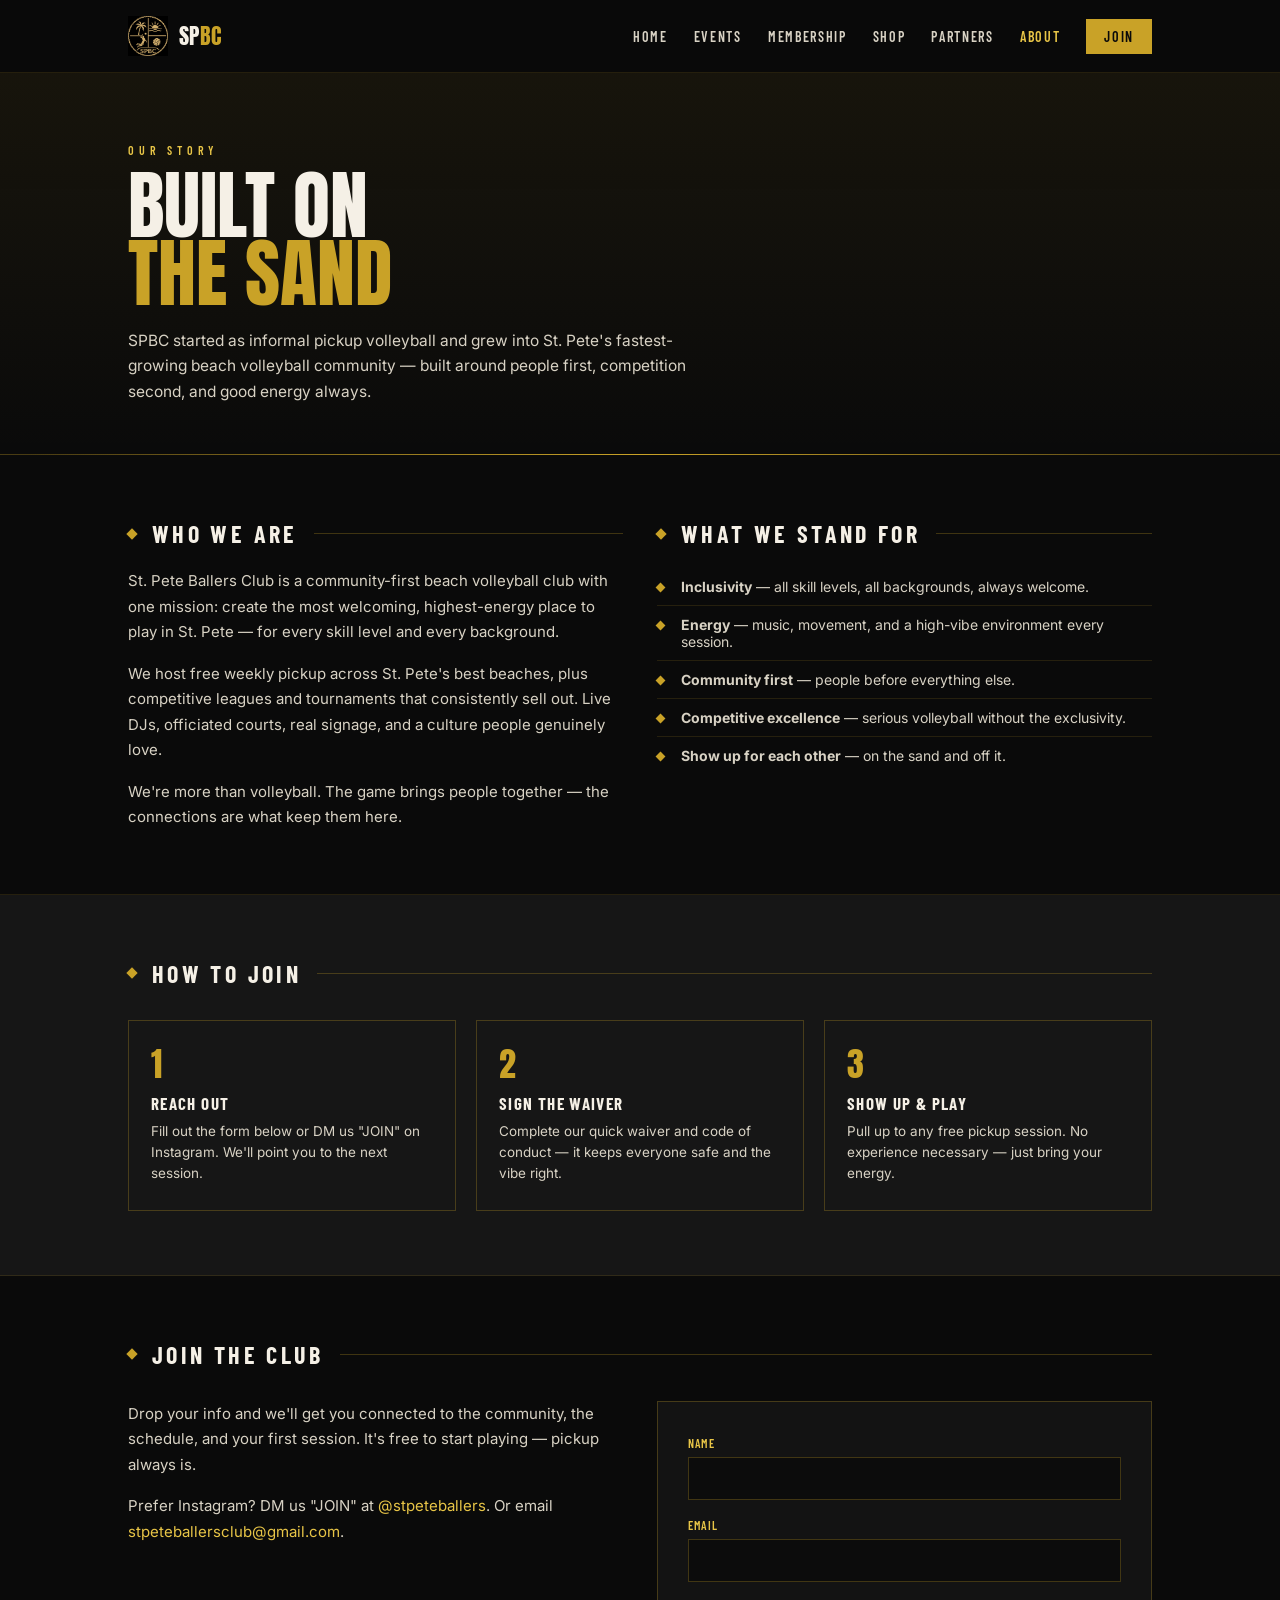
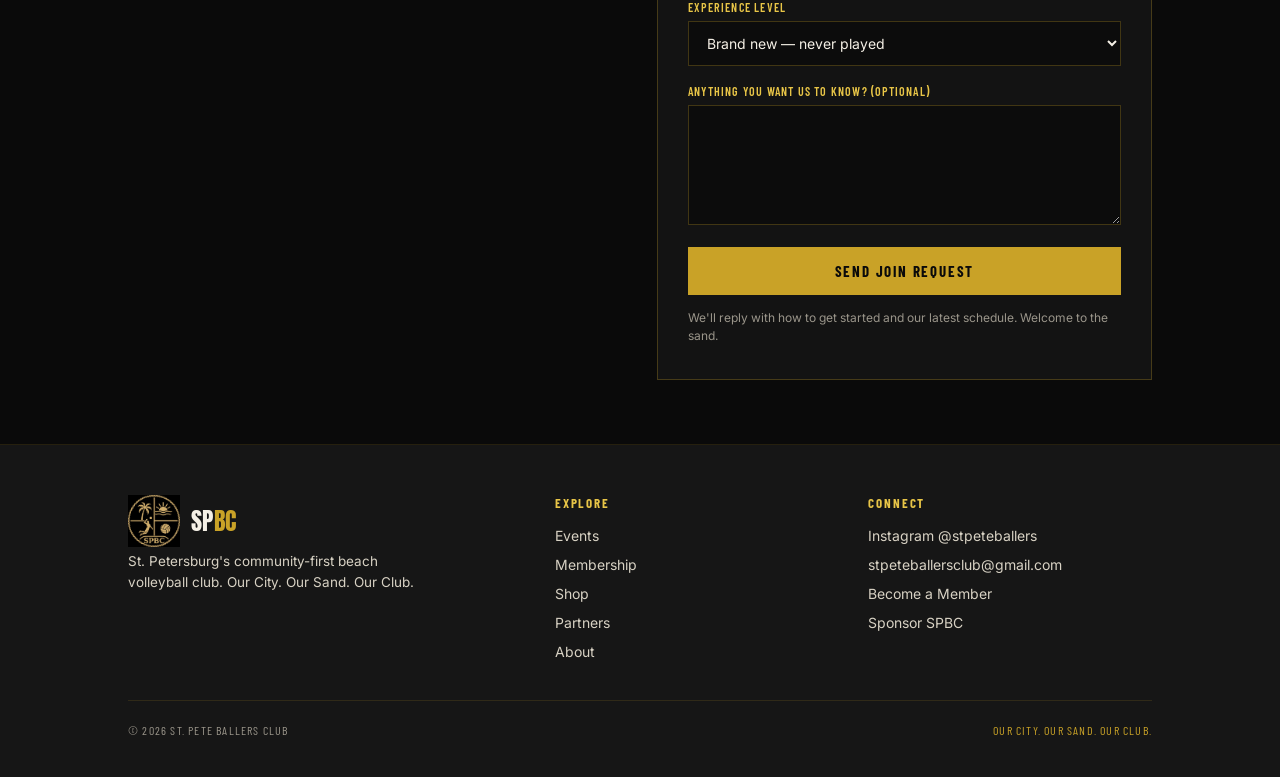
==== about.html @ ac3f1474 "Add files via upload" ====
<!DOCTYPE html>
<html lang="en">
<head>
<meta charset="UTF-8">
<meta name="viewport" content="width=device-width, initial-scale=1.0">
<title>About &amp; Join — St. Pete Ballers Club</title>
<meta name="description" content="The story behind St. Pete Ballers Club and how to join St. Petersburg's fastest-growing beach volleyball community.">
<link rel="stylesheet" href="styles.css">
</head>
<body>

<nav class="nav">
  <div class="nav-inner">
    <a href="index.html" class="brand"><img src="spbc-logo.png" alt="St. Pete Ballers Club crest"><span class="brand-word">SP<span class="gold">BC</span></span></a>
    <ul class="nav-links" id="navLinks">
      <li><a href="index.html">Home</a></li>
      <li><a href="events.html">Events</a></li>
      <li><a href="membership.html">Membership</a></li>
      <li><a href="shop.html">Shop</a></li>
      <li><a href="partners.html">Partners</a></li>
      <li><a href="about.html" class="active">About</a></li>
      <li><a href="#join" class="nav-cta">Join</a></li>
    </ul>
    <button class="nav-toggle" id="navToggle" aria-label="Menu">☰</button>
  </div>
</nav>

<header class="page-header">
  <div class="wrap">
    <div class="eyebrow">Our Story</div>
    <h1>Built On<br><span class="gold">The Sand</span></h1>
    <p>SPBC started as informal pickup volleyball and grew into St. Pete's fastest-growing beach volleyball community — built around people first, competition second, and good energy always.</p>
  </div>
</header>

<!-- STORY -->
<section class="block">
  <div class="wrap">
    <div class="grid-2">
      <div>
        <div class="section-head" style="margin-bottom:20px;">
          <span class="diamond"></span>
          <h2>Who We Are</h2>
          <span class="rule"></span>
        </div>
        <p class="lead-text">St. Pete Ballers Club is a community-first beach volleyball club with one mission: create the most welcoming, highest-energy place to play in St. Pete — for every skill level and every background.</p>
        <p class="lead-text">We host free weekly pickup across St. Pete's best beaches, plus competitive leagues and tournaments that consistently sell out. Live DJs, officiated courts, real signage, and a culture people genuinely love.</p>
        <p class="lead-text">We're more than volleyball. The game brings people together — the connections are what keep them here.</p>
      </div>
      <div>
        <div class="section-head" style="margin-bottom:20px;">
          <span class="diamond"></span>
          <h2>What We Stand For</h2>
          <span class="rule"></span>
        </div>
        <ul class="perks">
          <li><strong>Inclusivity</strong> — all skill levels, all backgrounds, always welcome.</li>
          <li><strong>Energy</strong> — music, movement, and a high-vibe environment every session.</li>
          <li><strong>Community first</strong> — people before everything else.</li>
          <li><strong>Competitive excellence</strong> — serious volleyball without the exclusivity.</li>
          <li><strong>Show up for each other</strong> — on the sand and off it.</li>
        </ul>
      </div>
    </div>
  </div>
</section>

<!-- HOW TO JOIN -->
<section class="block block-dark">
  <div class="wrap">
    <div class="section-head">
      <span class="diamond"></span>
      <h2>How To Join</h2>
      <span class="rule"></span>
    </div>
    <div class="steps">
      <div class="step">
        <div class="n">1</div>
        <h4>Reach Out</h4>
        <p>Fill out the form below or DM us "JOIN" on Instagram. We'll point you to the next session.</p>
      </div>
      <div class="step">
        <div class="n">2</div>
        <h4>Sign the Waiver</h4>
        <p>Complete our quick waiver and code of conduct — it keeps everyone safe and the vibe right.</p>
      </div>
      <div class="step">
        <div class="n">3</div>
        <h4>Show Up &amp; Play</h4>
        <p>Pull up to any free pickup session. No experience necessary — just bring your energy.</p>
      </div>
    </div>
  </div>
</section>

<!-- JOIN FORM -->
<section class="block" id="join">
  <div class="wrap">
    <div class="section-head">
      <span class="diamond"></span>
      <h2>Join The Club</h2>
      <span class="rule"></span>
    </div>
    <div class="grid-2">
      <div>
        <p class="lead-text">Drop your info and we'll get you connected to the community, the schedule, and your first session. It's free to start playing — pickup always is.</p>
        <p class="lead-text">Prefer Instagram? DM us "JOIN" at <a href="https://instagram.com/stpeteballers" target="_blank" rel="noopener" style="color:var(--gold-bright);">@stpeteballers</a>. Or email <a href="mailto:stpeteballersclub@gmail.com" style="color:var(--gold-bright);">stpeteballersclub@gmail.com</a>.</p>
      </div>
      <div class="form-card">
        <!-- FORMSPREE: replace YOUR_JOIN_FORM_ID with the endpoint from your Formspree join form -->
        <form action="https://formspree.io/f/YOUR_JOIN_FORM_ID" method="POST">
          <input type="hidden" name="_subject" value="New SPBC Join Request">
          <div class="field">
            <label for="j-name">Name</label>
            <input id="j-name" type="text" name="name" required>
          </div>
          <div class="field">
            <label for="j-email">Email</label>
            <input id="j-email" type="email" name="email" required>
          </div>
          <div class="field">
            <label for="j-level">Experience Level</label>
            <select id="j-level" name="experience_level">
              <option>Brand new — never played</option>
              <option>Beginner</option>
              <option>Intermediate</option>
              <option>Advanced / Competitive</option>
            </select>
          </div>
          <div class="field">
            <label for="j-msg">Anything you want us to know? (optional)</label>
            <textarea id="j-msg" name="message"></textarea>
          </div>
          <button type="submit" class="btn btn-primary" style="width:100%;">Send Join Request</button>
          <p class="form-note">We'll reply with how to get started and our latest schedule. Welcome to the sand.</p>
        </form>
      </div>
    </div>
  </div>
</section>

<footer class="footer">
  <div class="wrap">
    <div class="footer-grid">
      <div>
        <div class="brand"><img src="spbc-logo.png" alt="St. Pete Ballers Club crest"><span class="brand-word">SP<span class="gold">BC</span></span></div>
        <p>St. Petersburg's community-first beach volleyball club. Our City. Our Sand. Our Club.</p>
      </div>
      <div>
        <h5>Explore</h5>
        <ul class="footer-links">
          <li><a href="events.html">Events</a></li>
          <li><a href="membership.html">Membership</a></li>
          <li><a href="shop.html">Shop</a></li>
          <li><a href="partners.html">Partners</a></li>
          <li><a href="about.html">About</a></li>
        </ul>
      </div>
      <div>
        <h5>Connect</h5>
        <ul class="footer-links">
          <li><a href="https://instagram.com/stpeteballers" target="_blank" rel="noopener">Instagram @stpeteballers</a></li>
          <li><a href="mailto:stpeteballersclub@gmail.com">stpeteballersclub@gmail.com</a></li>
          <li><a href="#join">Become a Member</a></li>
          <li><a href="partners.html#sponsor">Sponsor SPBC</a></li>
        </ul>
      </div>
    </div>
    <div class="footer-bottom">
      <span>© 2026 St. Pete Ballers Club</span>
      <span class="gold">Our City. Our Sand. Our Club.</span>
    </div>
  </div>
</footer>

<script>
  const t = document.getElementById('navToggle');
  const l = document.getElementById('navLinks');
  if (t) t.addEventListener('click', () => l.classList.toggle('open'));
</script>
</body>
</html>
---- styles.css ----
/* =========================================================
   ST. PETE BALLERS CLUB — SITE STYLES
   Brand identity carried from the SPBC Media Kit:
   Anton (display) · Barlow Condensed (labels/headers) · Inter (body)
   Ink black + metallic gold · diamond + gold-rule motifs
   ========================================================= */

@import url('https://fonts.googleapis.com/css2?family=Anton&family=Barlow+Condensed:wght@500;600;700&family=Inter:wght@400;500;600&display=swap');

:root {
  --ink: #0a0a0a;
  --ink-soft: #161616;
  --ink-card: #131313;
  --gold: #C9A227;
  --gold-bright: #E8C547;
  --gold-deep: #8a6d18;
  --sand: #F5F0E6;
  --paper: #faf7f0;
  --line: rgba(201, 162, 39, 0.28);
  --line-soft: rgba(201, 162, 39, 0.14);
  --muted: #9a958a;
  --text: #d8d2c4;
}

* { margin: 0; padding: 0; box-sizing: border-box; }

html { scroll-behavior: smooth; }

body {
  background: var(--ink);
  font-family: 'Inter', sans-serif;
  color: var(--sand);
  -webkit-font-smoothing: antialiased;
  overflow-x: hidden;
}

a { color: inherit; text-decoration: none; }

img { max-width: 100%; display: block; }

/* ---------- LAYOUT SHELL ---------- */
.wrap {
  max-width: 1080px;
  margin: 0 auto;
  padding: 0 28px;
}

section { position: relative; }

/* ---------- NAV ---------- */
.nav {
  position: sticky;
  top: 0;
  z-index: 50;
  background: rgba(10,10,10,0.82);
  backdrop-filter: blur(10px);
  border-bottom: 1px solid var(--line-soft);
}
.nav-inner {
  max-width: 1080px;
  margin: 0 auto;
  padding: 16px 28px;
  display: flex;
  align-items: center;
  justify-content: space-between;
  gap: 20px;
}
.brand {
  font-family: 'Anton', sans-serif;
  font-size: 22px;
  letter-spacing: 0.02em;
  text-transform: uppercase;
  color: var(--sand);
  white-space: nowrap;
  display: flex;
  align-items: center;
  gap: 11px;
}
.brand .gold { color: var(--gold); }
.brand img { height: 40px; width: auto; display: block; }
.brand .brand-word { line-height: 1; }
.footer .brand { font-size: 24px; }
.footer .brand img { height: 52px; }

.nav-links {
  display: flex;
  align-items: center;
  gap: 26px;
  list-style: none;
}
.nav-links a {
  font-family: 'Barlow Condensed', sans-serif;
  font-weight: 600;
  text-transform: uppercase;
  letter-spacing: 0.12em;
  font-size: 14px;
  color: var(--text);
  transition: color 0.18s ease;
}
.nav-links a:hover, .nav-links a.active { color: var(--gold-bright); }

.nav-cta {
  font-family: 'Barlow Condensed', sans-serif;
  font-weight: 700;
  text-transform: uppercase;
  letter-spacing: 0.12em;
  font-size: 14px;
  color: var(--ink) !important;
  background: var(--gold);
  padding: 9px 18px;
  transition: background 0.18s ease;
}
.nav-cta:hover { background: var(--gold-bright); }

.nav-toggle {
  display: none;
  background: none;
  border: 1px solid var(--line);
  color: var(--gold-bright);
  font-size: 20px;
  width: 42px; height: 38px;
  cursor: pointer;
}

/* ---------- BUTTONS ---------- */
.btn {
  display: inline-block;
  font-family: 'Barlow Condensed', sans-serif;
  font-weight: 700;
  text-transform: uppercase;
  letter-spacing: 0.12em;
  font-size: 15px;
  padding: 14px 28px;
  cursor: pointer;
  transition: transform 0.15s ease, background 0.18s ease, color 0.18s ease;
  border: 1px solid var(--gold);
}
.btn-primary { background: var(--gold); color: var(--ink); }
.btn-primary:hover { background: var(--gold-bright); border-color: var(--gold-bright); transform: translateY(-2px); }
.btn-ghost { background: transparent; color: var(--gold-bright); }
.btn-ghost:hover { background: rgba(201,162,39,0.1); transform: translateY(-2px); }

/* ---------- SHARED SECTION HEADERS ---------- */
.eyebrow {
  font-family: 'Barlow Condensed', sans-serif;
  font-weight: 600;
  letter-spacing: 0.4em;
  text-transform: uppercase;
  font-size: 12px;
  color: var(--gold-bright);
}
.section-head {
  display: flex;
  align-items: center;
  gap: 16px;
  margin-bottom: 32px;
}
.section-head h2 {
  font-family: 'Barlow Condensed', sans-serif;
  font-weight: 700;
  text-transform: uppercase;
  letter-spacing: 0.14em;
  font-size: 24px;
  color: var(--sand);
  white-space: nowrap;
}
.section-head .rule { flex: 1; height: 1px; background: var(--line); }

.diamond {
  width: 8px; height: 8px;
  background: var(--gold);
  transform: rotate(45deg);
  flex-shrink: 0;
}

/* ---------- HERO (HOME) ---------- */
.hero {
  position: relative;
  padding: 90px 0 70px;
  border-bottom: 1px solid var(--line);
  background:
    radial-gradient(130% 90% at 50% -20%, #1f1d16 0%, var(--ink) 58%);
  overflow: hidden;
}
.hero::after {
  content: "";
  position: absolute;
  left: 28px; right: 28px; bottom: -1px; height: 1px;
  background: linear-gradient(90deg, transparent, var(--gold), transparent);
}
.hero h1 {
  font-family: 'Anton', sans-serif;
  font-weight: 400;
  font-size: clamp(54px, 11vw, 120px);
  line-height: 0.84;
  letter-spacing: 0.01em;
  text-transform: uppercase;
  color: var(--sand);
}
.hero h1 .gold { color: var(--gold); text-shadow: 0 0 1px rgba(232,197,71,0.5); }
.hero .tagline {
  font-family: 'Barlow Condensed', sans-serif;
  font-weight: 600;
  text-transform: uppercase;
  letter-spacing: 0.2em;
  font-size: clamp(15px, 2.4vw, 20px);
  margin-top: 26px;
  color: var(--sand);
}
.hero .tagline .dim { color: var(--gold); }
.hero .lede {
  margin-top: 24px;
  max-width: 56ch;
  font-size: 16px;
  line-height: 1.65;
  color: var(--text);
}
.hero-cta { margin-top: 36px; display: flex; gap: 14px; flex-wrap: wrap; }

/* ---------- PAGE HEADER (interior pages) ---------- */
.page-header {
  padding: 70px 0 50px;
  border-bottom: 1px solid var(--line);
  background: linear-gradient(180deg, rgba(201,162,39,0.07) 0%, transparent 100%);
  position: relative;
}
.page-header::after {
  content: "";
  position: absolute;
  left: 28px; right: 28px; bottom: -1px; height: 1px;
  background: linear-gradient(90deg, transparent, var(--gold), transparent);
}
.page-header h1 {
  font-family: 'Anton', sans-serif;
  font-weight: 400;
  font-size: clamp(40px, 8vw, 76px);
  line-height: 0.9;
  text-transform: uppercase;
  color: var(--sand);
  margin-top: 14px;
}
.page-header h1 .gold { color: var(--gold); }
.page-header p {
  margin-top: 20px;
  max-width: 60ch;
  font-size: 15.5px;
  line-height: 1.65;
  color: var(--text);
}

/* ---------- STATS BAR ---------- */
.stats {
  display: grid;
  grid-template-columns: repeat(4, 1fr);
  border-bottom: 1px solid var(--line);
}
.stat {
  padding: 34px 18px;
  text-align: center;
  border-right: 1px solid var(--line);
}
.stat:last-child { border-right: none; }
.stat .num {
  font-family: 'Anton', sans-serif;
  font-size: clamp(30px, 5vw, 48px);
  color: var(--gold-bright);
  line-height: 1;
}
.stat .lab {
  font-family: 'Barlow Condensed', sans-serif;
  text-transform: uppercase;
  letter-spacing: 0.14em;
  font-size: 11px;
  color: var(--muted);
  margin-top: 12px;
}

/* ---------- GENERIC SECTION ---------- */
.block { padding: 64px 0; border-bottom: 1px solid var(--line-soft); }
.block-dark { background: var(--ink-soft); }

.lead-text { font-size: 15px; line-height: 1.7; color: var(--text); margin-bottom: 16px; }
.lead-text:last-child { margin-bottom: 0; }

.grid-2 { display: grid; grid-template-columns: 1fr 1fr; gap: 34px; align-items: start; }
.grid-3 { display: grid; grid-template-columns: repeat(3, 1fr); gap: 20px; }

/* ---------- CARDS ---------- */
.card {
  border: 1px solid var(--line);
  padding: 26px 24px;
  background: linear-gradient(160deg, rgba(201,162,39,0.06), transparent);
  transition: transform 0.18s ease, border-color 0.18s ease;
}
.card:hover { transform: translateY(-3px); border-color: var(--gold); }
.card h3 {
  font-family: 'Barlow Condensed', sans-serif;
  font-weight: 700;
  text-transform: uppercase;
  letter-spacing: 0.08em;
  font-size: 19px;
  color: var(--gold-bright);
  margin-bottom: 10px;
}
.card p { font-size: 13.5px; line-height: 1.6; color: var(--text); }
.card .tag {
  font-family: 'Barlow Condensed', sans-serif;
  text-transform: uppercase;
  letter-spacing: 0.14em;
  font-size: 11px;
  color: var(--muted);
  margin-bottom: 14px;
}

/* ---------- EVENT / SCHEDULE LIST ---------- */
.event-row {
  display: grid;
  grid-template-columns: 150px 1fr auto;
  gap: 20px;
  align-items: center;
  padding: 22px 0;
  border-bottom: 1px solid var(--line-soft);
}
.event-row:last-child { border-bottom: none; }
.event-when {
  font-family: 'Anton', sans-serif;
  font-size: 20px;
  color: var(--gold-bright);
  text-transform: uppercase;
  line-height: 1.05;
}
.event-when small {
  display: block;
  font-family: 'Barlow Condensed', sans-serif;
  font-size: 13px;
  letter-spacing: 0.1em;
  color: var(--muted);
  margin-top: 4px;
}
.event-name {
  font-family: 'Barlow Condensed', sans-serif;
  font-weight: 700;
  text-transform: uppercase;
  letter-spacing: 0.06em;
  font-size: 19px;
  color: var(--sand);
}
.event-meta { font-size: 13px; color: var(--text); margin-top: 4px; }

/* ---------- PRICING (MEMBERSHIP) ---------- */
.price-grid { display: grid; grid-template-columns: 1fr 1fr; gap: 22px; }
.price-card {
  border: 1px solid var(--line);
  padding: 34px 30px;
  background: linear-gradient(160deg, rgba(201,162,39,0.06), transparent);
  position: relative;
}
.price-card.feature { border-color: var(--gold); box-shadow: 0 0 0 1px rgba(201,162,39,0.3); }
.price-card .ribbon {
  position: absolute; top: 18px; right: -1px;
  background: var(--gold); color: var(--ink);
  font-family: 'Barlow Condensed', sans-serif;
  font-weight: 700; text-transform: uppercase; letter-spacing: 0.1em;
  font-size: 11px; padding: 5px 14px;
}
.price-card .plan {
  font-family: 'Barlow Condensed', sans-serif;
  font-weight: 700; text-transform: uppercase; letter-spacing: 0.1em;
  font-size: 16px; color: var(--gold-bright);
}
.price-card .amount {
  font-family: 'Anton', sans-serif;
  font-size: 56px; color: var(--sand); line-height: 1; margin: 16px 0 6px;
}
.price-card .amount span { font-size: 18px; color: var(--muted); }
.price-card .sub { font-size: 13px; color: var(--muted); margin-bottom: 22px; }

.perks { list-style: none; margin-top: 8px; }
.perks li {
  font-size: 14px; color: var(--text);
  padding: 10px 0 10px 24px; position: relative;
  border-bottom: 1px solid var(--line-soft);
}
.perks li:last-child { border-bottom: none; }
.perks li::before {
  content: ""; position: absolute; left: 0; top: 16px;
  width: 7px; height: 7px; background: var(--gold); transform: rotate(45deg);
}

/* ---------- FORMS ---------- */
.form-card {
  border: 1px solid var(--line);
  padding: 34px 30px;
  background: var(--ink-card);
}
.field { margin-bottom: 18px; }
.field label {
  display: block;
  font-family: 'Barlow Condensed', sans-serif;
  font-weight: 600; text-transform: uppercase; letter-spacing: 0.1em;
  font-size: 12px; color: var(--gold-bright); margin-bottom: 7px;
}
.field input, .field textarea, .field select {
  width: 100%;
  background: #0c0c0c;
  border: 1px solid var(--line);
  color: var(--sand);
  font-family: 'Inter', sans-serif;
  font-size: 14px;
  padding: 12px 14px;
  transition: border-color 0.18s ease;
}
.field input:focus, .field textarea:focus, .field select:focus {
  outline: none; border-color: var(--gold-bright);
}
.field textarea { resize: vertical; min-height: 120px; }
.form-note { font-size: 12px; color: var(--muted); margin-top: 14px; line-height: 1.5; }

/* ---------- HOW TO JOIN STEPS ---------- */
.steps { display: grid; grid-template-columns: repeat(3, 1fr); gap: 20px; }
.step { border: 1px solid var(--line); padding: 26px 22px; }
.step .n {
  font-family: 'Anton', sans-serif; font-size: 34px; color: var(--gold); line-height: 1;
}
.step h4 {
  font-family: 'Barlow Condensed', sans-serif; font-weight: 700;
  text-transform: uppercase; letter-spacing: 0.08em; font-size: 17px;
  color: var(--sand); margin: 12px 0 8px;
}
.step p { font-size: 13.5px; color: var(--text); line-height: 1.55; }

/* ---------- CTA BANNER ---------- */
.cta-banner {
  padding: 70px 0;
  text-align: center;
  background: linear-gradient(180deg, transparent, rgba(201,162,39,0.08));
  border-bottom: 1px solid var(--line);
}
.cta-banner h2 {
  font-family: 'Anton', sans-serif;
  font-size: clamp(30px, 6vw, 52px);
  text-transform: uppercase; color: var(--sand); line-height: 0.95;
  margin-bottom: 14px;
}
.cta-banner p { color: var(--text); max-width: 52ch; margin: 0 auto 28px; font-size: 15px; line-height: 1.6; }

/* ---------- FOOTER ---------- */
.footer {
  padding: 50px 0 40px;
  background: var(--ink-soft);
}
.footer-grid {
  display: grid;
  grid-template-columns: 1.4fr 1fr 1fr;
  gap: 30px;
  padding-bottom: 30px;
  border-bottom: 1px solid var(--line-soft);
}
.footer p { font-size: 13.5px; color: var(--text); line-height: 1.6; max-width: 34ch; margin-top: 4px; }
.footer h5 {
  font-family: 'Barlow Condensed', sans-serif; font-weight: 700;
  text-transform: uppercase; letter-spacing: 0.14em; font-size: 13px;
  color: var(--gold-bright); margin-bottom: 14px;
}
.footer-links { list-style: none; }
.footer-links li { margin-bottom: 9px; }
.footer-links a { font-size: 14px; color: var(--text); transition: color 0.16s ease; }
.footer-links a:hover { color: var(--gold-bright); }
.footer-bottom {
  display: flex; justify-content: space-between; flex-wrap: wrap; gap: 12px;
  padding-top: 22px;
  font-family: 'Barlow Condensed', sans-serif;
  text-transform: uppercase; letter-spacing: 0.1em; font-size: 12px; color: var(--muted);
}
.footer-bottom .gold { color: var(--gold); }

/* ---------- RESPONSIVE ---------- */
@media (max-width: 860px) {
  .grid-2, .price-grid { grid-template-columns: 1fr; }
  .grid-3, .steps { grid-template-columns: 1fr; }
  .footer-grid { grid-template-columns: 1fr; gap: 26px; }
}
@media (max-width: 720px) {
  .nav-links { display: none; }
  .nav-links.open {
    display: flex; flex-direction: column; align-items: flex-start;
    position: absolute; top: 100%; left: 0; right: 0;
    background: rgba(10,10,10,0.97); padding: 20px 28px; gap: 18px;
    border-bottom: 1px solid var(--line);
  }
  .nav-toggle { display: block; }
  .stats { grid-template-columns: 1fr 1fr; }
  .stat:nth-child(2) { border-right: none; }
  .stat:nth-child(1), .stat:nth-child(2) { border-bottom: 1px solid var(--line); }
  .event-row { grid-template-columns: 1fr; gap: 8px; }
  .event-row .btn { justify-self: start; }
}

@media (prefers-reduced-motion: reduce) {
  * { transition: none !important; scroll-behavior: auto !important; }
}
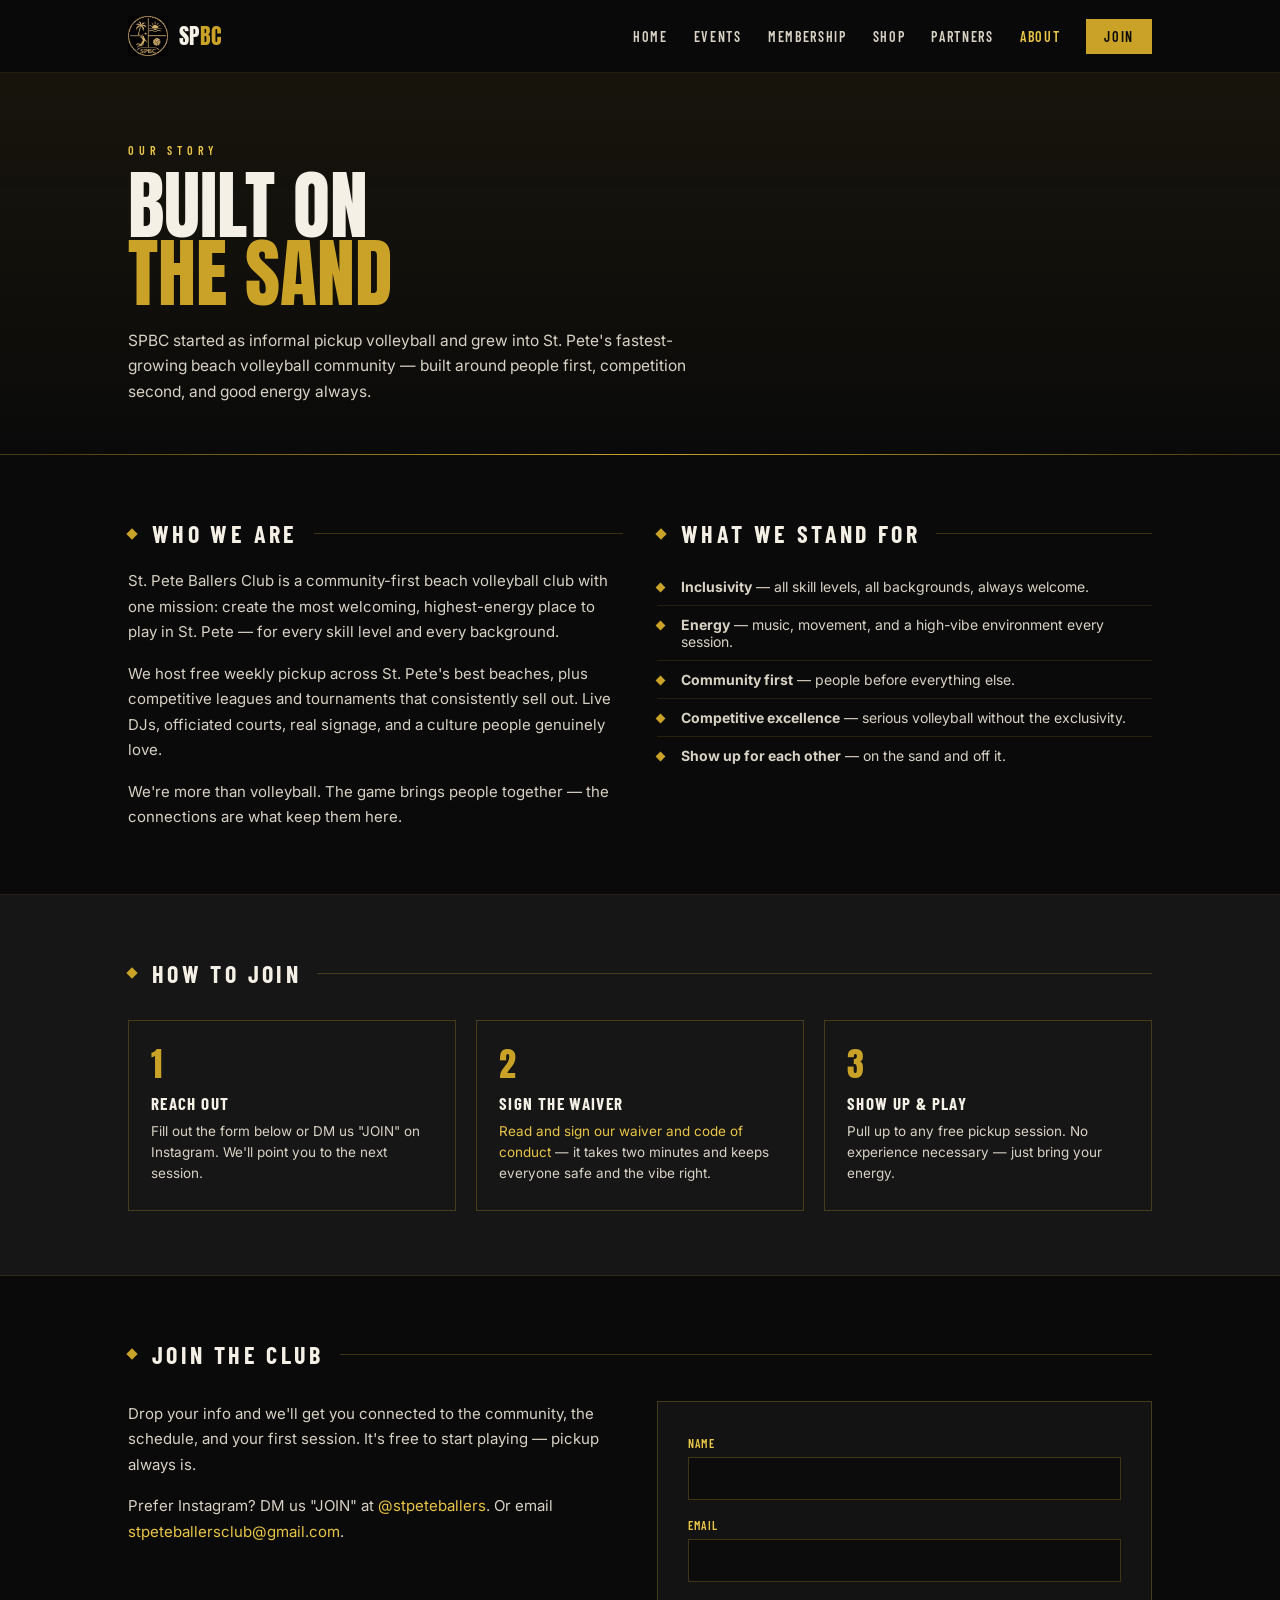
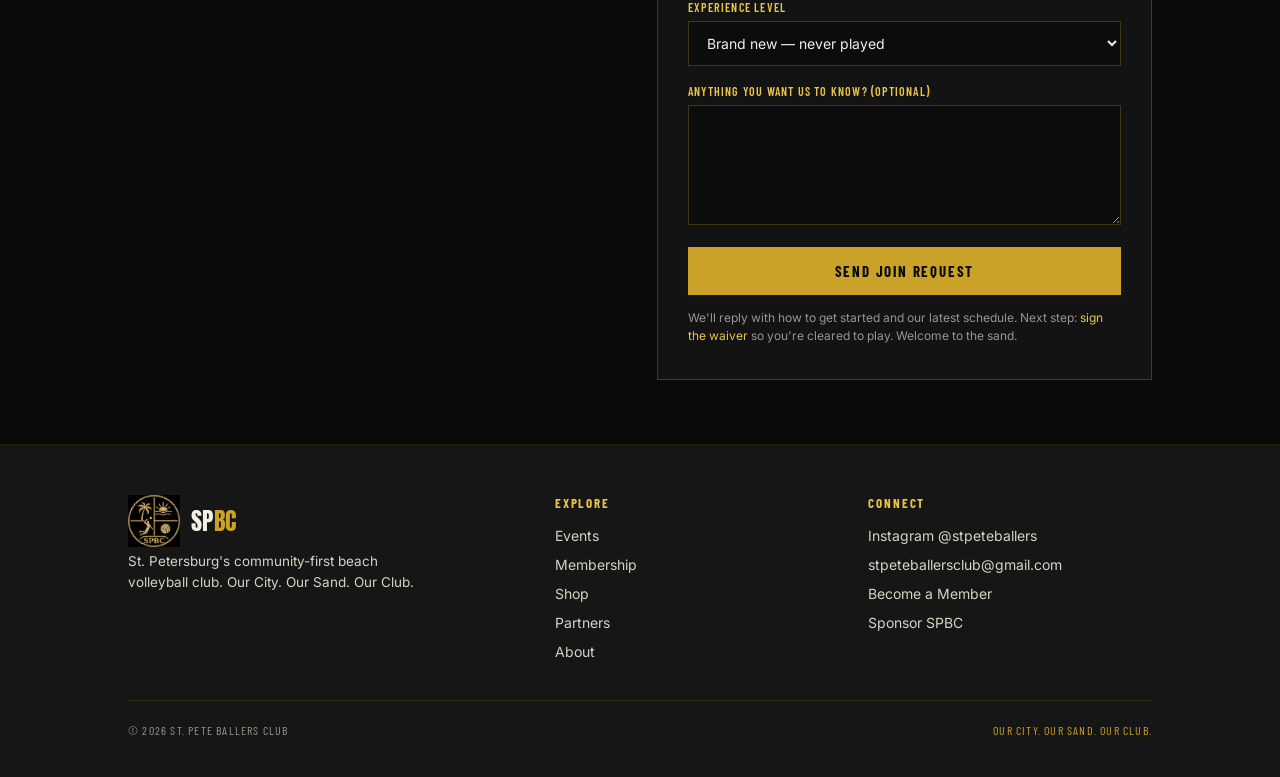
==== commit 34c41b2e: "Add files via upload" ====
--- a/about.html
+++ b/about.html
@@ -82,7 +82,7 @@
       <div class="step">
         <div class="n">2</div>
         <h4>Sign the Waiver</h4>
-        <p>Complete our quick waiver and code of conduct — it keeps everyone safe and the vibe right.</p>
+        <p><a href="waiver.html" style="color:var(--gold-bright);">Read and sign our waiver and code of conduct</a> — it takes two minutes and keeps everyone safe and the vibe right.</p>
       </div>
       <div class="step">
         <div class="n">3</div>
@@ -108,7 +108,7 @@
       </div>
       <div class="form-card">
         <!-- FORMSPREE: replace YOUR_JOIN_FORM_ID with the endpoint from your Formspree join form -->
-        <form action="https://formspree.io/f/YOUR_JOIN_FORM_ID" method="POST">
+        <form action="https://formspree.io/f/maqzbger" method="POST">
           <input type="hidden" name="_subject" value="New SPBC Join Request">
           <div class="field">
             <label for="j-name">Name</label>
@@ -132,7 +132,7 @@
             <textarea id="j-msg" name="message"></textarea>
           </div>
           <button type="submit" class="btn btn-primary" style="width:100%;">Send Join Request</button>
-          <p class="form-note">We'll reply with how to get started and our latest schedule. Welcome to the sand.</p>
+          <p class="form-note">We'll reply with how to get started and our latest schedule. Next step: <a href="waiver.html" style="color:var(--gold-bright);">sign the waiver</a> so you're cleared to play. Welcome to the sand.</p>
         </form>
       </div>
     </div>
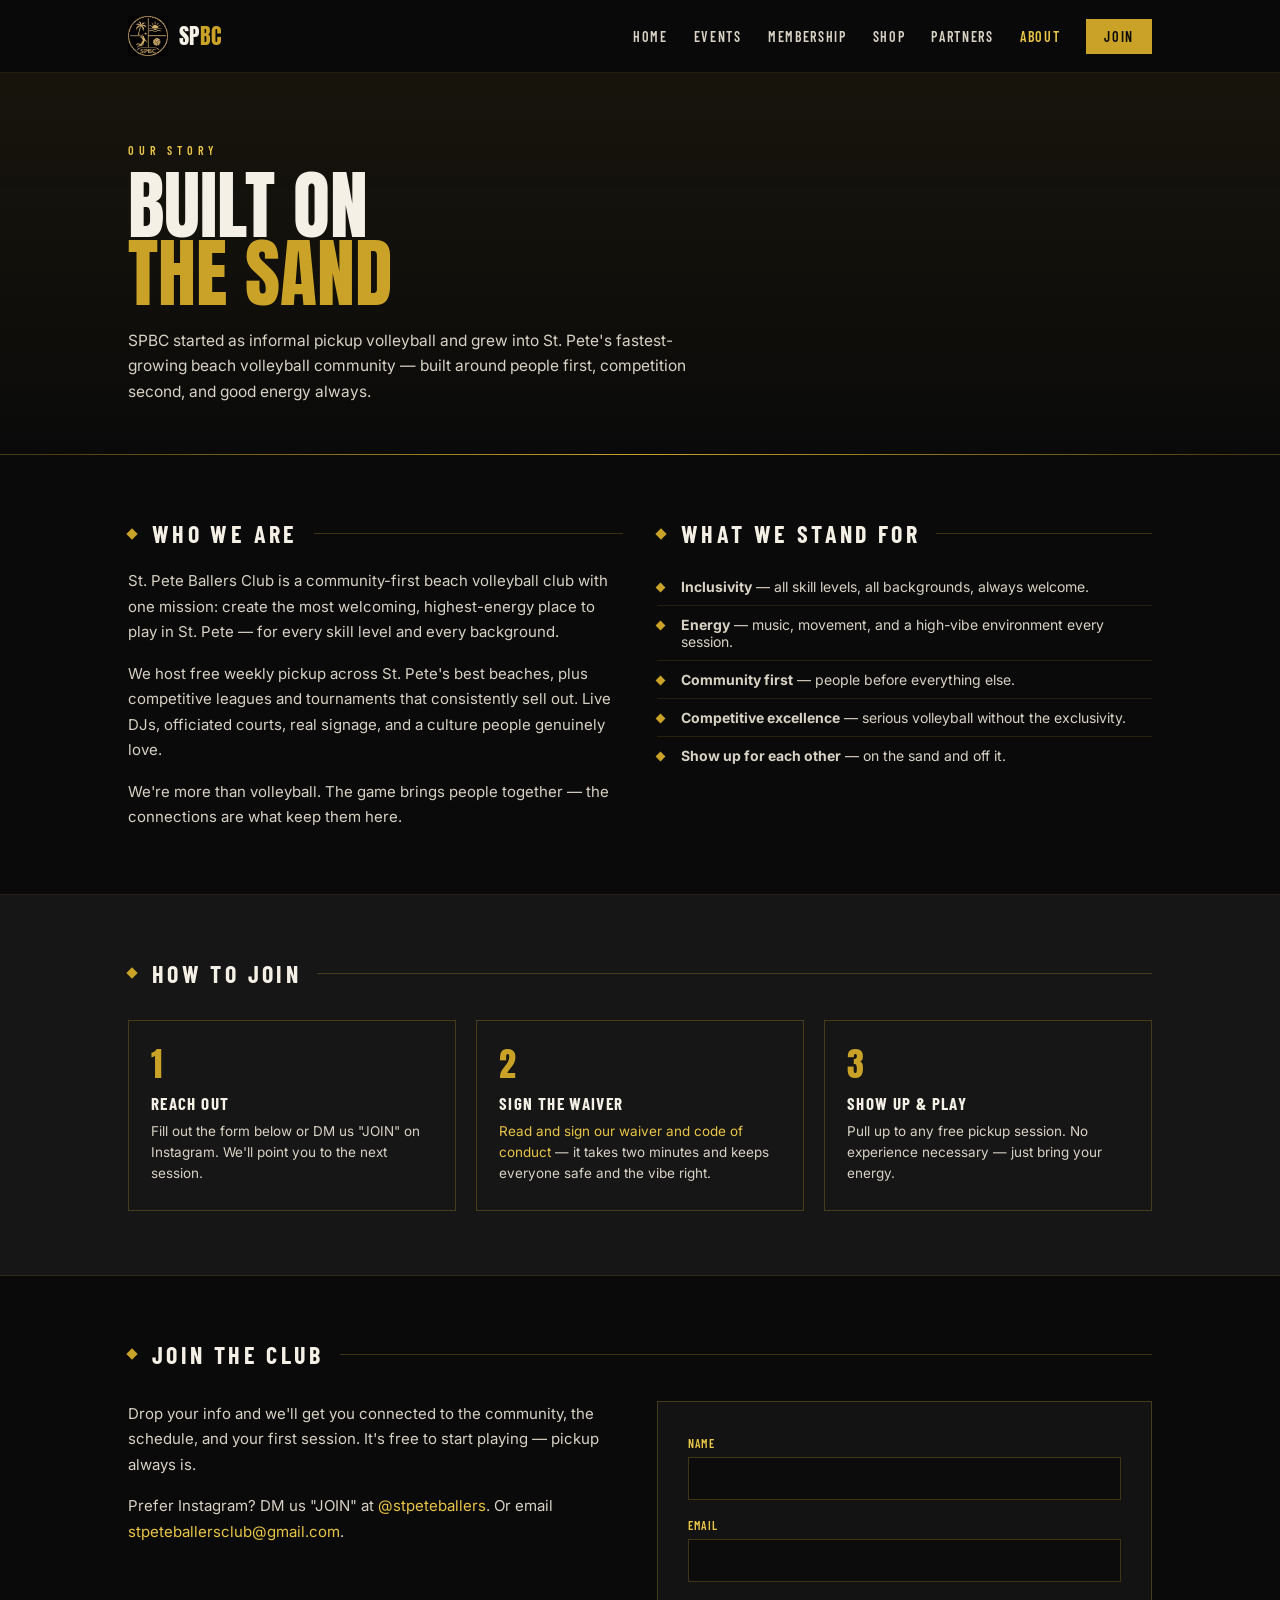
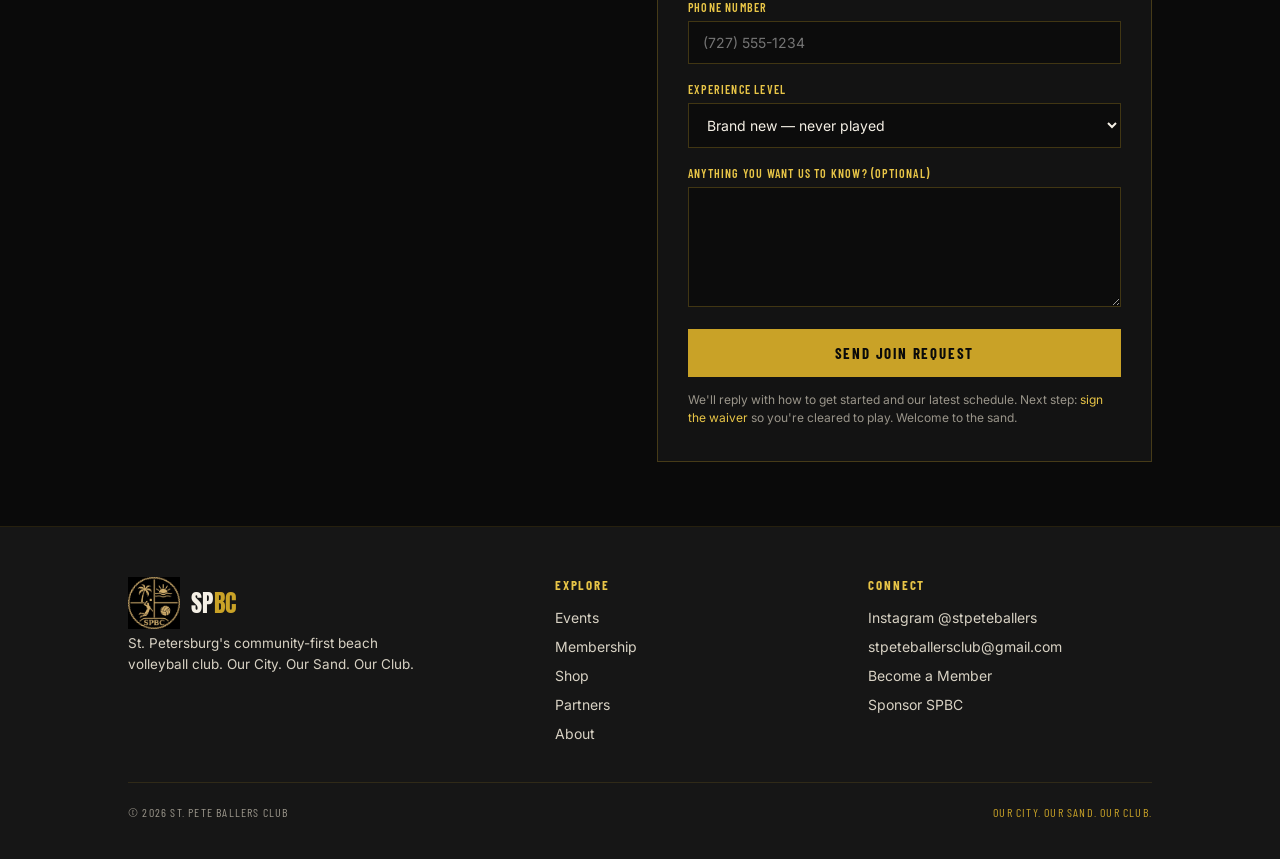
==== commit e3a68378: "Add files via upload" ====
--- a/about.html
+++ b/about.html
@@ -119,6 +119,10 @@
             <input id="j-email" type="email" name="email" required>
           </div>
           <div class="field">
+            <label for="j-phone">Phone Number</label>
+            <input id="j-phone" type="tel" name="phone" placeholder="(727) 555-1234" required>
+          </div>
+          <div class="field">
             <label for="j-level">Experience Level</label>
             <select id="j-level" name="experience_level">
               <option>Brand new — never played</option>
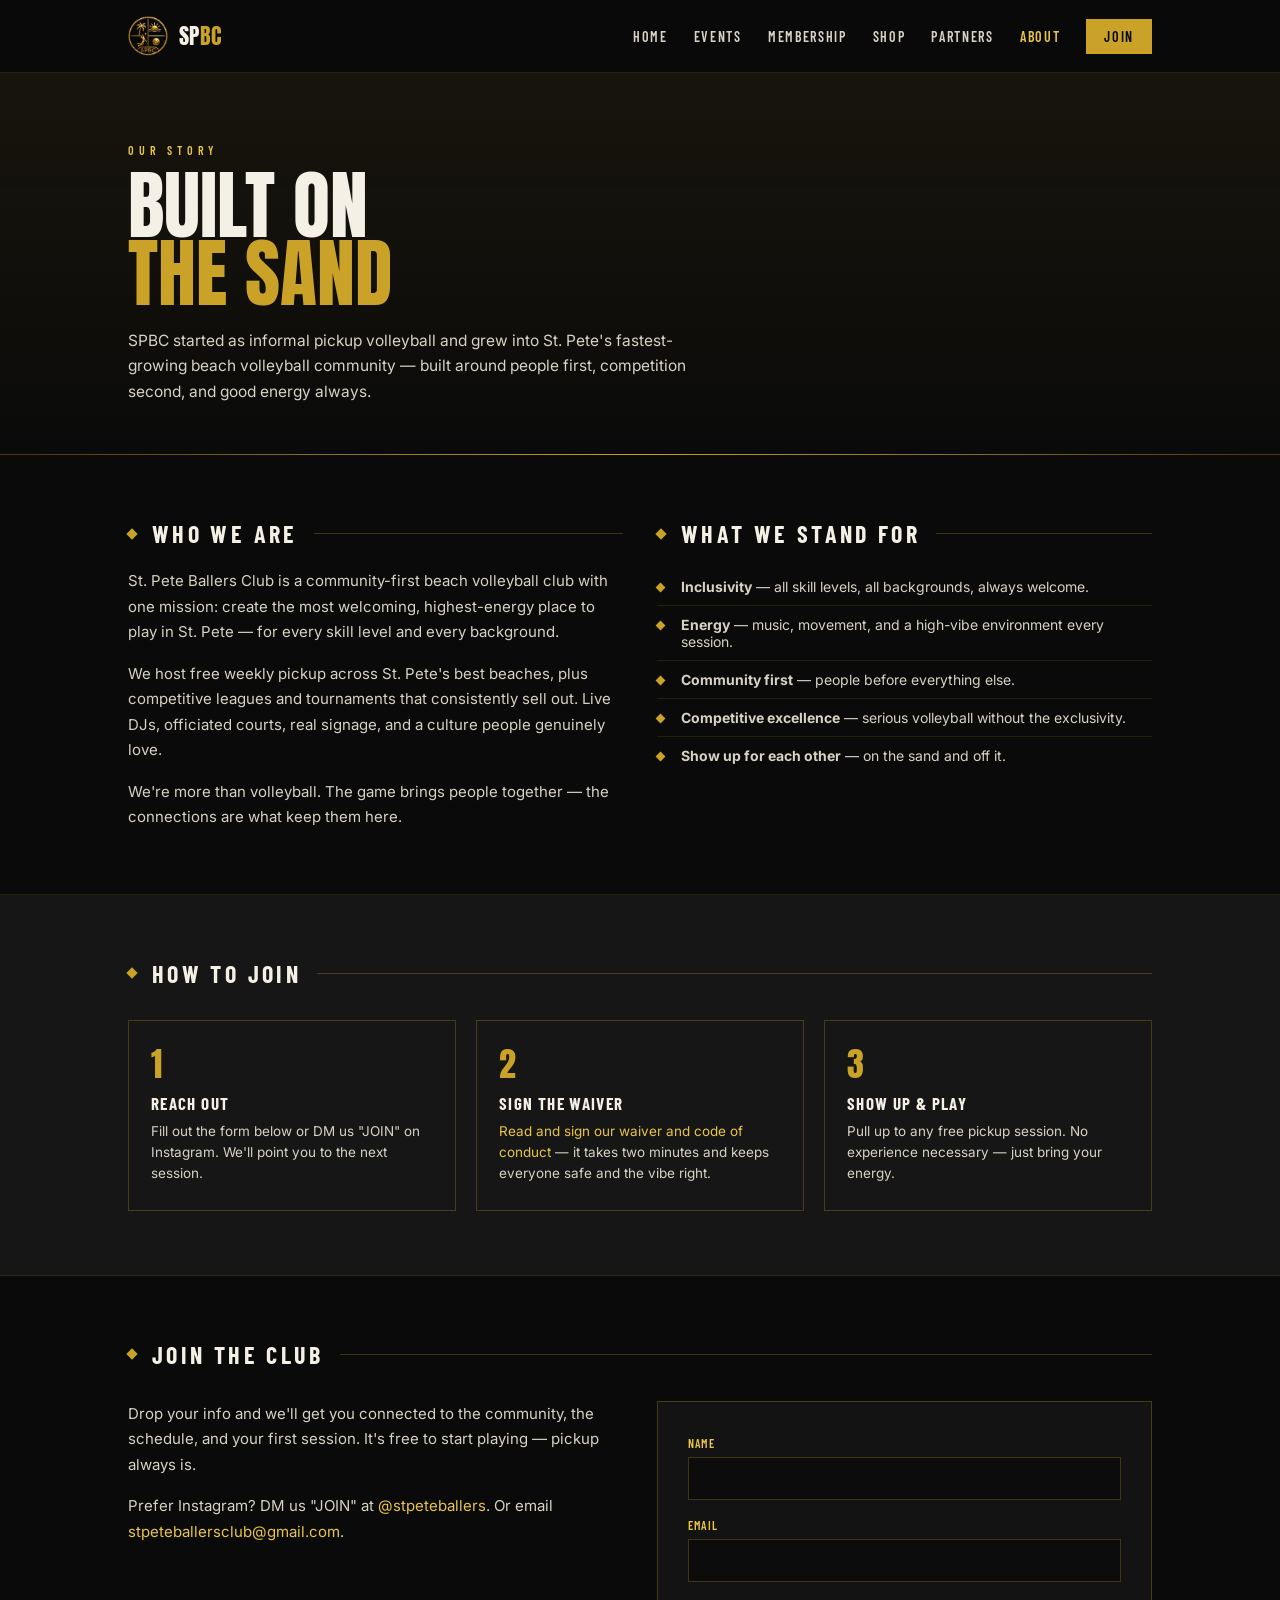
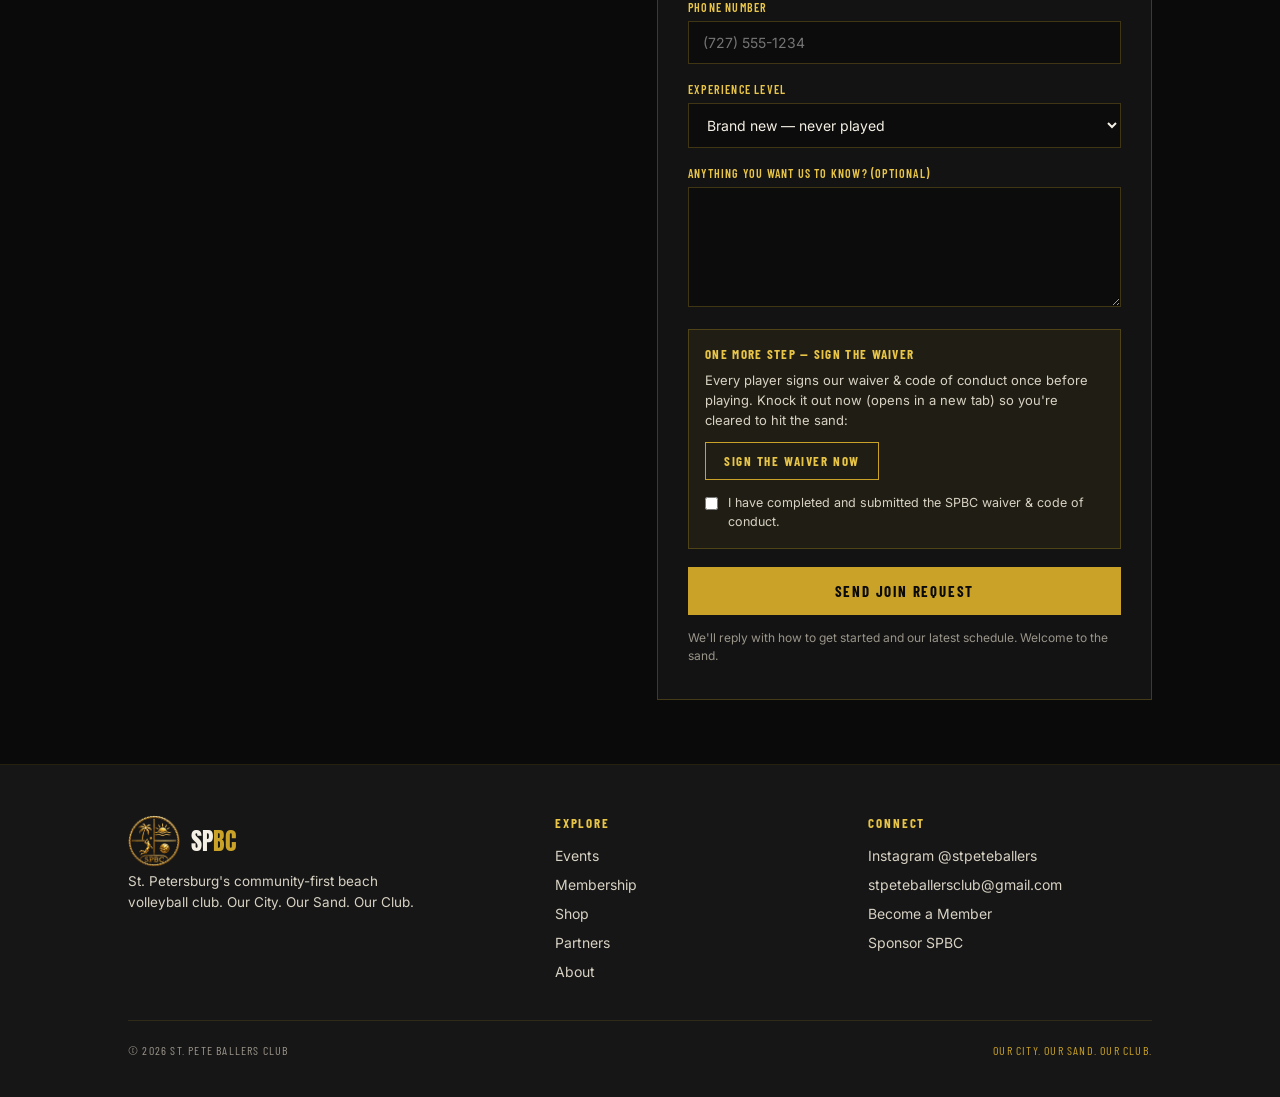
==== commit eb1d9f2c: "Add files via upload" ====
--- a/about.html
+++ b/about.html
@@ -11,7 +11,7 @@
 
 <nav class="nav">
   <div class="nav-inner">
-    <a href="index.html" class="brand"><img src="spbc-logo.png" alt="St. Pete Ballers Club crest"><span class="brand-word">SP<span class="gold">BC</span></span></a>
+    <a href="index.html" class="brand"><img src="spbc-logo-liquid-small.png" alt="St. Pete Ballers Club crest"><span class="brand-word">SP<span class="gold">BC</span></span></a>
     <ul class="nav-links" id="navLinks">
       <li><a href="index.html">Home</a></li>
       <li><a href="events.html">Events</a></li>
@@ -135,8 +135,17 @@
             <label for="j-msg">Anything you want us to know? (optional)</label>
             <textarea id="j-msg" name="message"></textarea>
           </div>
+          <div style="border:1px solid var(--line);background:rgba(201,162,39,0.07);padding:16px;margin-bottom:18px;">
+            <label style="display:block;font-family:'Barlow Condensed',sans-serif;font-weight:700;text-transform:uppercase;letter-spacing:0.1em;font-size:13px;color:var(--gold-bright);margin-bottom:8px;">One More Step — Sign The Waiver</label>
+            <p style="font-size:13px;color:var(--text);line-height:1.55;margin-bottom:12px;">Every player signs our waiver &amp; code of conduct once before playing. Knock it out now (opens in a new tab) so you're cleared to hit the sand:</p>
+            <a href="https://docs.google.com/forms/d/e/1FAIpQLSe4vOb_4rl8Dtbf1ZRXCW45BYnxnFgCiMLUwcZEDzyFkONX4w/viewform" target="_blank" rel="noopener" class="btn btn-ghost" style="font-size:13px;padding:10px 18px;">Sign the Waiver Now</a>
+            <div style="display:flex;gap:10px;align-items:flex-start;margin-top:14px;">
+              <input type="checkbox" id="j-waiver" name="waiver_signed" value="yes" required style="margin-top:3px;width:auto;accent-color:var(--gold);">
+              <label for="j-waiver" style="font-family:'Inter',sans-serif;text-transform:none;letter-spacing:0;font-size:12.5px;color:var(--text);line-height:1.5;">I have completed and submitted the SPBC waiver &amp; code of conduct.</label>
+            </div>
+          </div>
           <button type="submit" class="btn btn-primary" style="width:100%;">Send Join Request</button>
-          <p class="form-note">We'll reply with how to get started and our latest schedule. Next step: <a href="waiver.html" style="color:var(--gold-bright);">sign the waiver</a> so you're cleared to play. Welcome to the sand.</p>
+          <p class="form-note">We'll reply with how to get started and our latest schedule. Welcome to the sand.</p>
         </form>
       </div>
     </div>
@@ -147,7 +156,7 @@
   <div class="wrap">
     <div class="footer-grid">
       <div>
-        <div class="brand"><img src="spbc-logo.png" alt="St. Pete Ballers Club crest"><span class="brand-word">SP<span class="gold">BC</span></span></div>
+        <div class="brand"><img src="spbc-logo-liquid-small.png" alt="St. Pete Ballers Club crest"><span class="brand-word">SP<span class="gold">BC</span></span></div>
         <p>St. Petersburg's community-first beach volleyball club. Our City. Our Sand. Our Club.</p>
       </div>
       <div>
--- a/styles.css
+++ b/styles.css
@@ -473,6 +473,48 @@
   text-transform: uppercase; letter-spacing: 0.1em; font-size: 12px; color: var(--muted);
 }
 .footer-bottom .gold { color: var(--gold); }
+
+/* ---------- LIQUID GOLD CREST (hero) ---------- */
+.gold-crest {
+  display: inline-block;
+  width: 108px;
+  height: 108px;
+  margin-bottom: 24px;
+  background-image: url('spbc-logo.png');
+  background-size: contain;
+  background-repeat: no-repeat;
+  background-position: center;
+  filter: drop-shadow(0 4px 18px rgba(201,162,39,0.18));
+}
+@supports (mask-mode: luminance) {
+  .gold-crest {
+    background-image: linear-gradient(
+      120deg,
+      #6e5512 0%,
+      #C9A227 22%,
+      #E8C547 38%,
+      #fff3bf 50%,
+      #E8C547 62%,
+      #C9A227 78%,
+      #6e5512 100%
+    );
+    background-size: 250% 250%;
+    mask-image: url('spbc-logo.png');
+    mask-mode: luminance;
+    mask-size: contain;
+    mask-repeat: no-repeat;
+    mask-position: center;
+    animation: goldFlow 7s ease-in-out infinite;
+  }
+}
+@keyframes goldFlow {
+  0%   { background-position: 0% 50%; }
+  50%  { background-position: 100% 50%; }
+  100% { background-position: 0% 50%; }
+}
+@media (prefers-reduced-motion: reduce) {
+  .gold-crest { animation: none; }
+}
 
 /* ---------- RESPONSIVE ---------- */
 @media (max-width: 860px) {
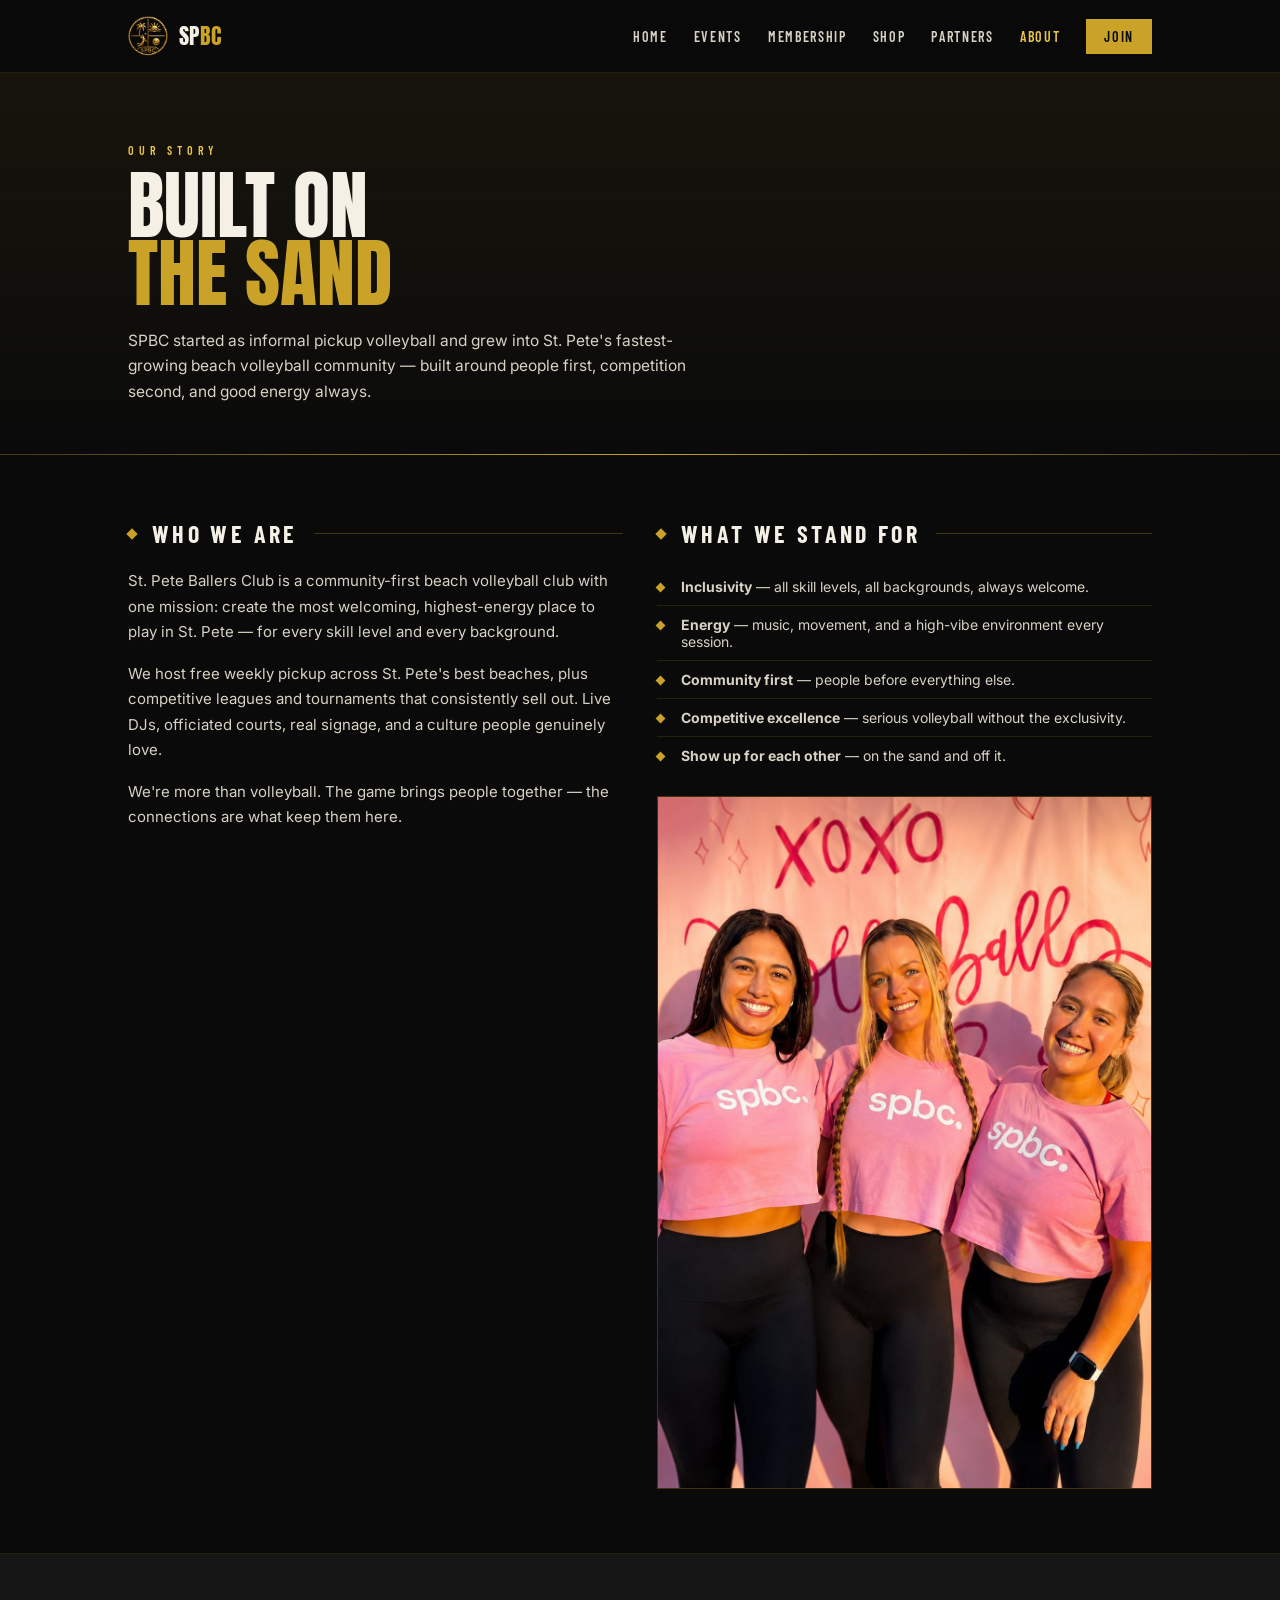
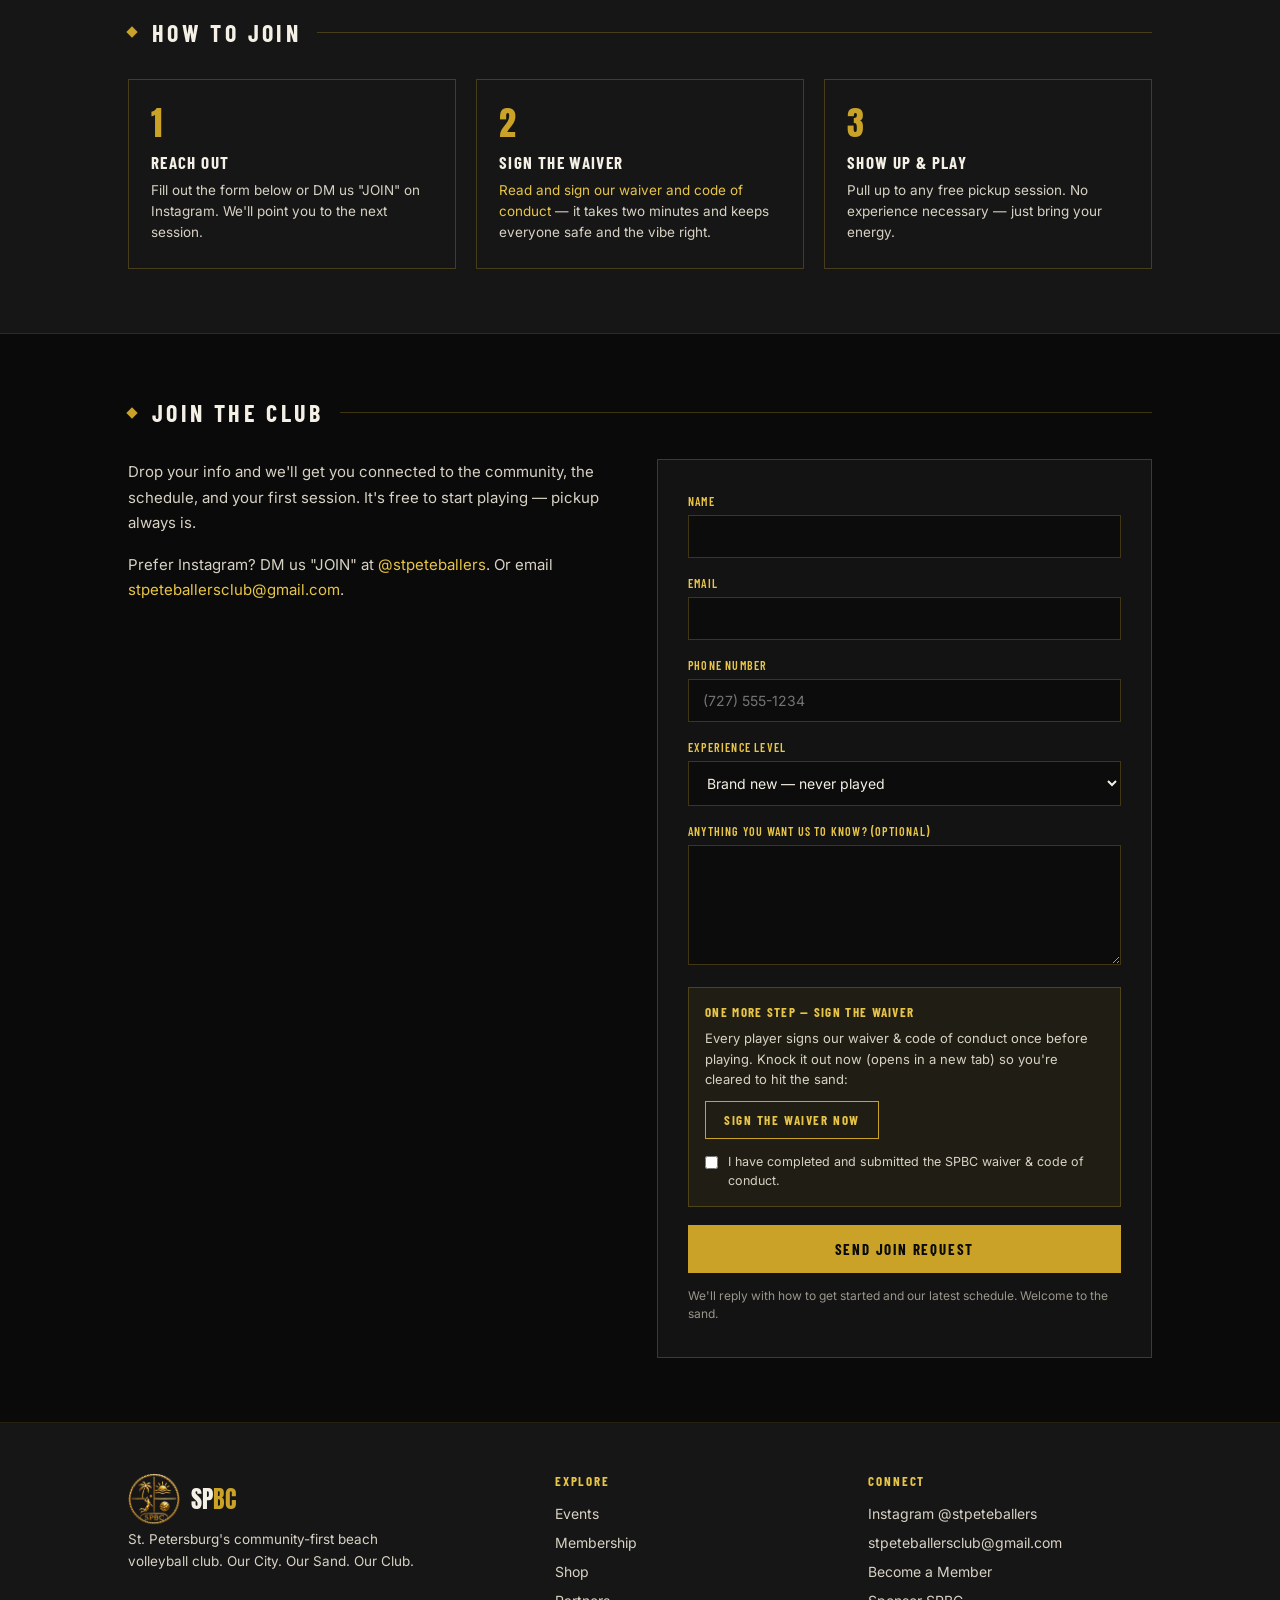
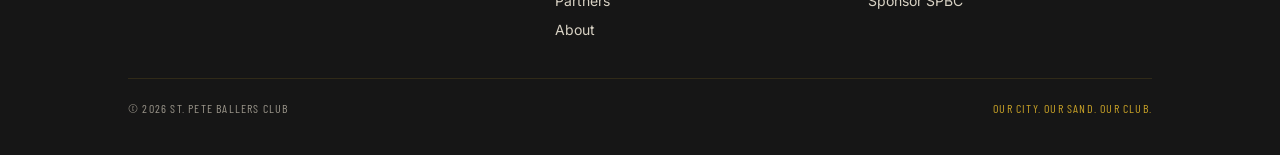
==== commit 94a92908: "Add files via upload" ====
--- a/about.html
+++ b/about.html
@@ -60,6 +60,9 @@
           <li><strong>Competitive excellence</strong> — serious volleyball without the exclusivity.</li>
           <li><strong>Show up for each other</strong> — on the sand and off it.</li>
         </ul>
+        <div class="photo-card" style="margin-top:22px;">
+          <img src="photo-crew.jpg" alt="SPBC members in club apparel at a themed event" loading="lazy">
+        </div>
       </div>
     </div>
   </div>
--- a/styles.css
+++ b/styles.css
@@ -473,6 +473,32 @@
   text-transform: uppercase; letter-spacing: 0.1em; font-size: 12px; color: var(--muted);
 }
 .footer-bottom .gold { color: var(--gold); }
+
+/* ---------- PHOTOS ---------- */
+.photo-band {
+  position: relative;
+  border-bottom: 1px solid var(--line);
+}
+.photo-band img { width: 100%; display: block; }
+.photo-band .caption {
+  position: absolute;
+  left: 0; right: 0; bottom: 0;
+  padding: 22px 28px 18px;
+  background: linear-gradient(180deg, transparent, rgba(10,10,10,0.82));
+  font-family: 'Barlow Condensed', sans-serif;
+  font-weight: 600;
+  text-transform: uppercase;
+  letter-spacing: 0.16em;
+  font-size: 13px;
+  color: var(--sand);
+  text-align: center;
+}
+.photo-band .caption .gold { color: var(--gold-bright); }
+.photo-card {
+  border: 1px solid var(--line);
+  overflow: hidden;
+}
+.photo-card img { width: 100%; display: block; }
 
 /* ---------- LIQUID GOLD CREST (hero) ---------- */
 .gold-crest {
